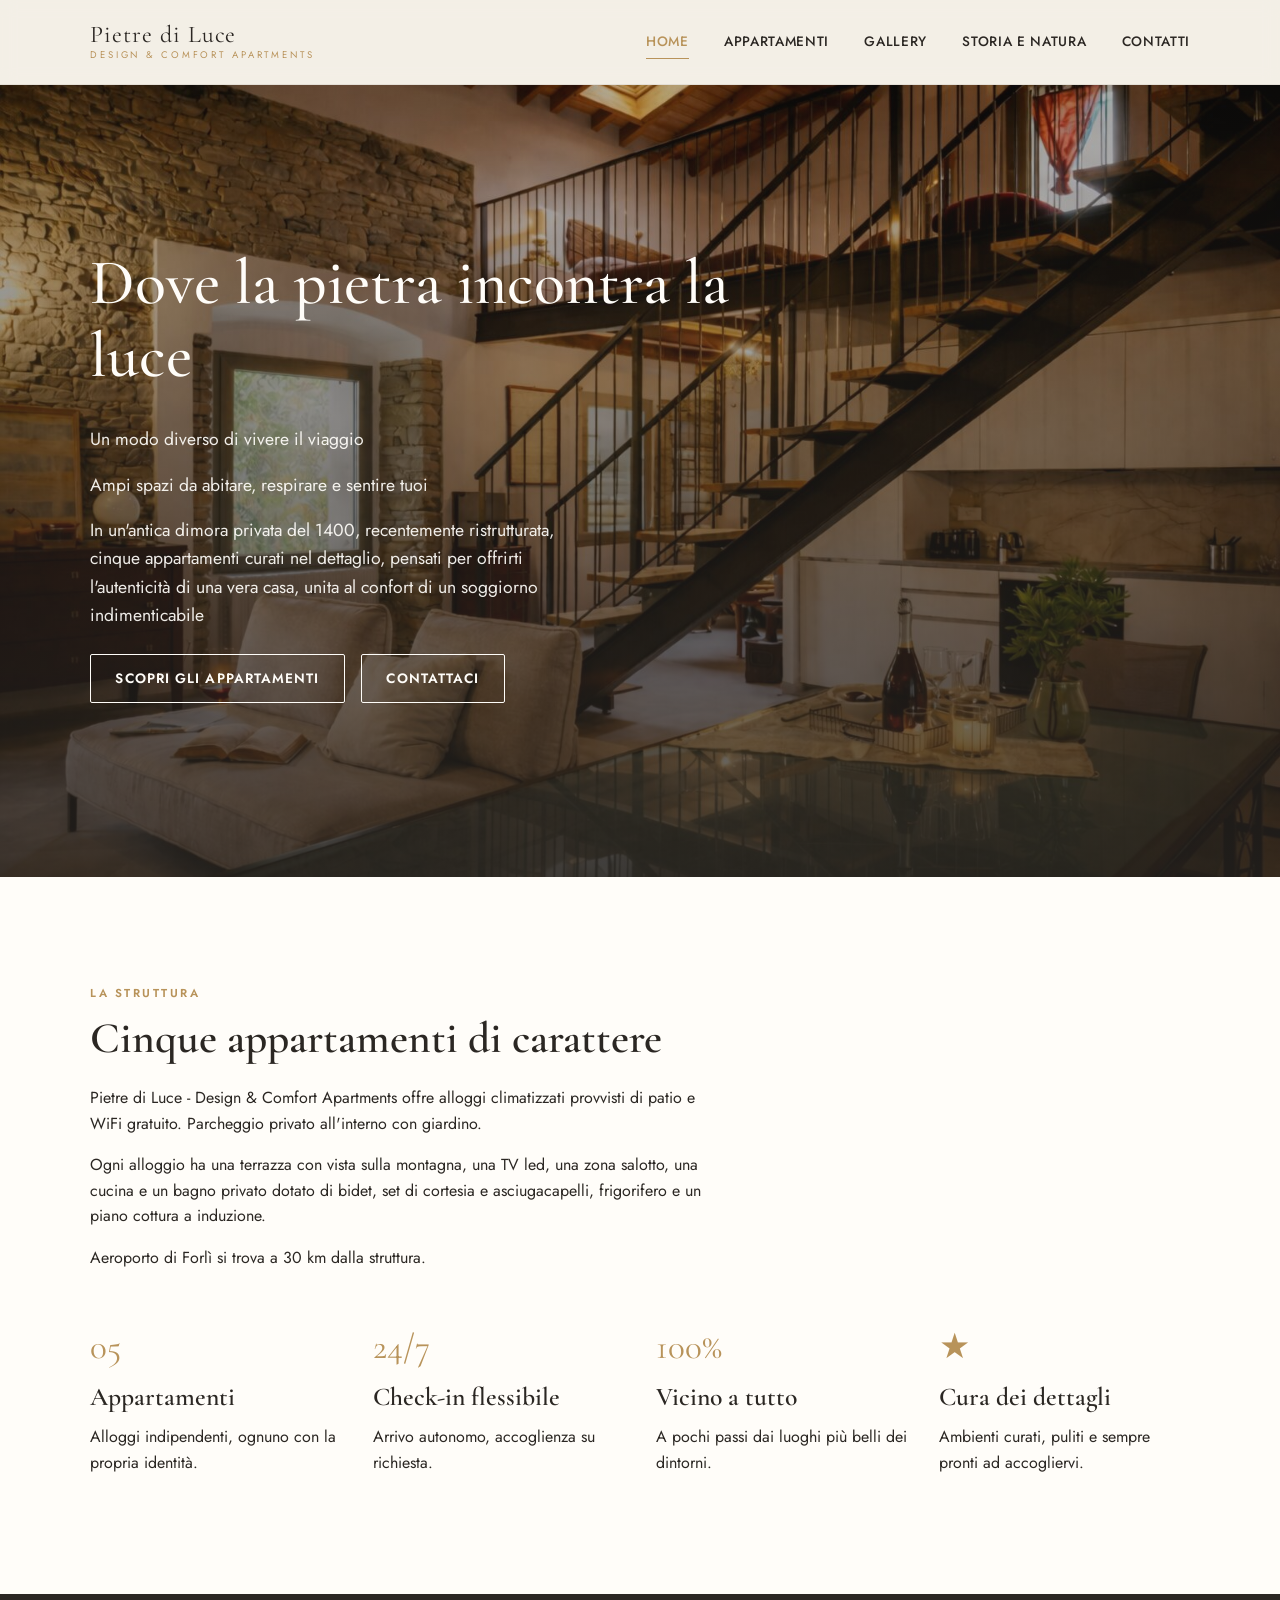
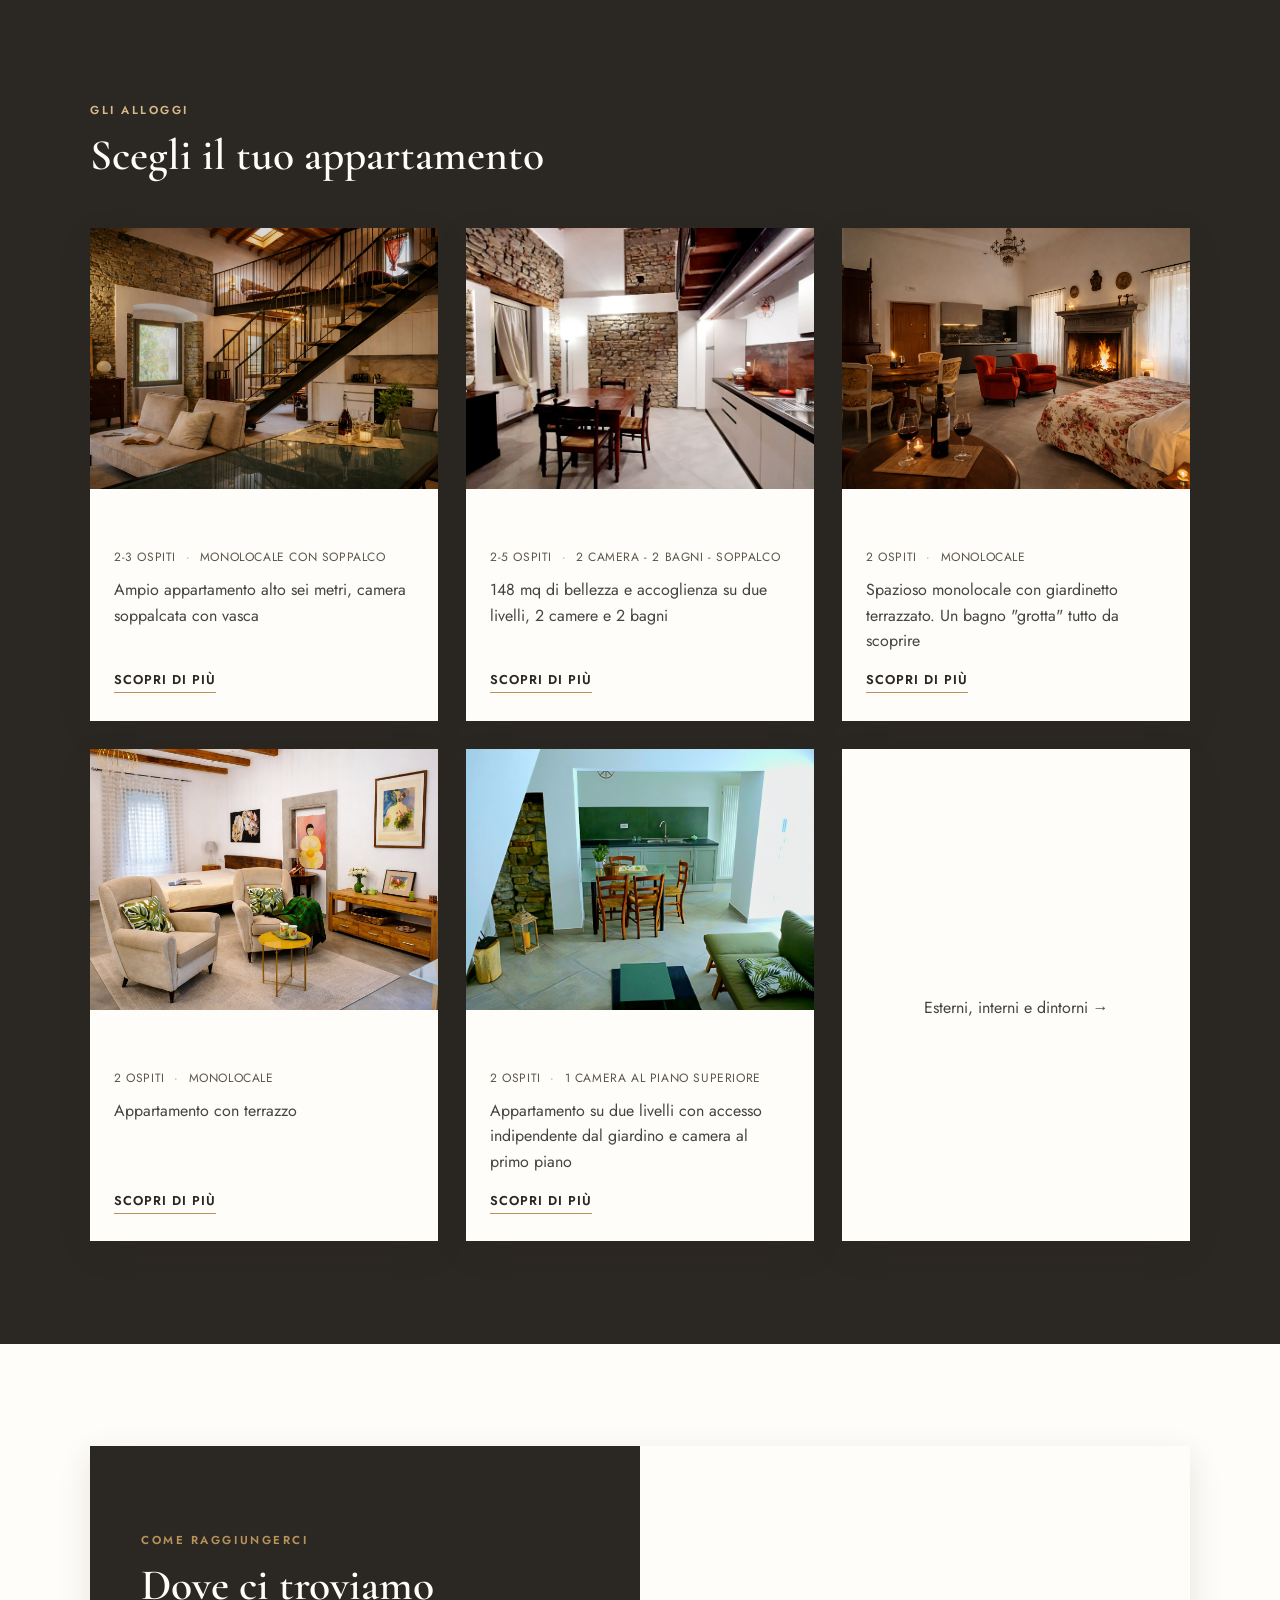
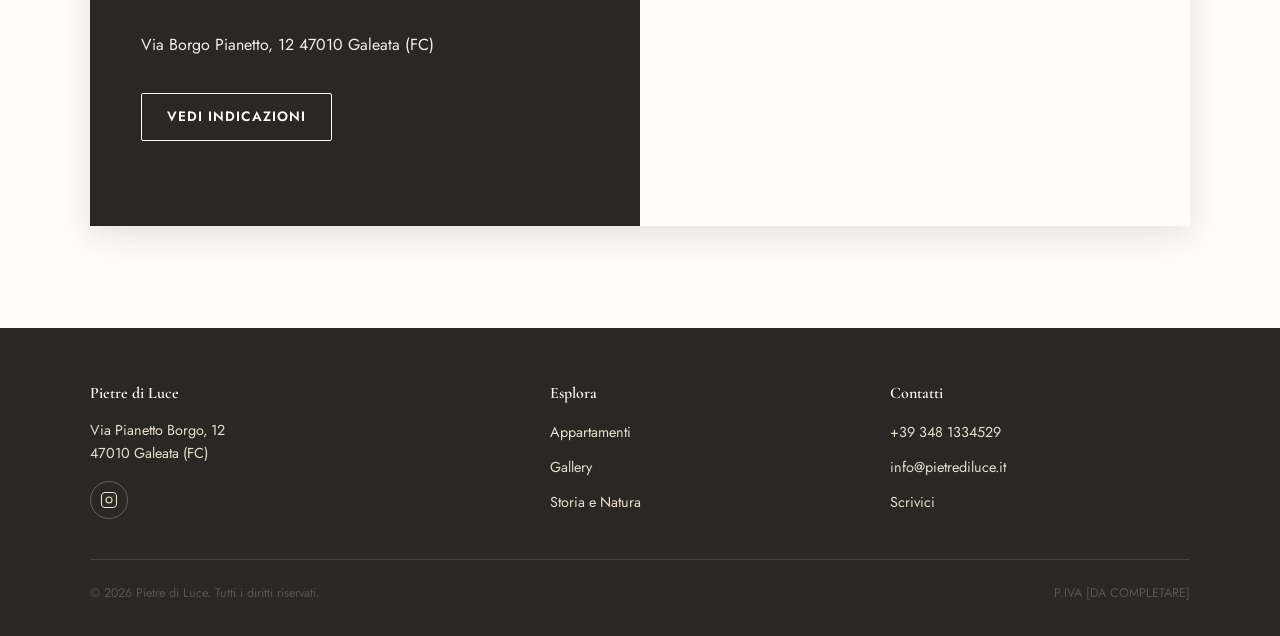
==== index.html @ 02cf2cfd "sito1" ====
<!DOCTYPE html>
<html lang="it">
<head>
<meta charset="UTF-8">
<meta name="viewport" content="width=device-width, initial-scale=1.0">
<title>Pietre di Luce | Appartamenti in affitto breve</title>
<meta name="description" content="Pietre di Luce — appartamenti in affitto breve immersi nella luce e nella pietra del territorio. Cinque alloggi curati, a due passi dai luoghi più belli dei dintorni.">
<link rel="preconnect" href="https://fonts.googleapis.com">
<link href="https://fonts.googleapis.com/css2?family=Cormorant+Garamond:wght@500;600;700&family=Jost:wght@400;500;600&display=swap" rel="stylesheet">
<link rel="stylesheet" href="css/style.css">
</head>
<body>

<header class="site-header">
  <div class="container">
    <a href="index.html" class="logo">Pietre di Luce<span>Design &amp; Comfort Apartments</span></a>
    <nav class="nav-principale">
      <a href="index.html" class="attivo">Home</a>
      <a href="appartamenti.html">Appartamenti</a>
      <a href="foto.html">Gallery</a>
      <!--<a href="video.html">Video</a>-->
      <a href="dintorni.html">Storia e Natura</a>
      <a href="contatti.html">Contatti</a>
    </nav>
    <button class="menu-toggle" aria-label="Apri menu"><span></span><span></span><span></span></button>
  </div>
</header>

<section class="hero">
  <div class="container">
    <div class="hero-testo">
      <span class="eyebrow"></span>
      <h1>Dove la pietra incontra la luce</h1>
	  <p class="intro">Un modo diverso di vivere il viaggio</p>
	  <p class="intro">Ampi spazi da abitare, respirare e sentire tuoi</p>
      <p class="intro">In un'antica dimora privata del 1400, recentemente ristrutturata, cinque appartamenti curati nel dettaglio, pensati per offrirti l'autenticità di una vera casa, unita al confort di un soggiorno indimenticabile</p>
      <div class="hero-azioni">
        <a href="appartamenti.html" class="btn btn-chiaro">Scopri gli appartamenti</a>
        <a href="contatti.html" class="btn btn-outline" style="border-color:#fffdf9; color:#fffdf9;">Contattaci</a>
      </div>
    </div>
  </div>
</section>

<section class="sezione-chiara">
  <div class="container">
    <div class="sezione-intro">
      <span class="eyebrow">La struttura</span>
      <h2>Cinque appartamenti di carattere</h2>
      <p>Pietre di Luce - Design & Comfort Apartments offre alloggi climatizzati provvisti di patio e WiFi gratuito. Parcheggio privato all'interno con giardino.</p>
	  <p>Ogni alloggio ha una terrazza con vista sulla montagna, una TV led, una zona salotto, una cucina e un bagno privato dotato di bidet, set di cortesia e asciugacapelli, frigorifero e un piano cottura a induzione.</p>
	  <p>Aeroporto di Forlì si trova a 30 km dalla struttura.</p>
    </div>

    <div class="griglia-servizi">
      <div class="servizio">
        <span class="numero">05</span>
        <h3>Appartamenti</h3>
        <p>Alloggi indipendenti, ognuno con la propria identità.</p>
      </div>
      <div class="servizio">
        <span class="numero">24/7</span>
        <h3>Check-in flessibile</h3>
        <p>Arrivo autonomo, accoglienza su richiesta.</p>
      </div>
      <div class="servizio">
        <span class="numero">100%</span>
        <h3>Vicino a tutto</h3>
        <p>A pochi passi dai luoghi più belli dei dintorni.</p>
      </div>
      <div class="servizio">
        <span class="numero">★</span>
        <h3>Cura dei dettagli</h3>
        <p>Ambienti curati, puliti e sempre pronti ad accogliervi.</p>
      </div>
    </div>
  </div>
</section>

<section class="sezione-scura">
  <div class="container">
    <div class="sezione-intro">
      <span class="eyebrow">Gli alloggi</span>
      <h2>Scegli il tuo appartamento</h2>
    </div>

    <div class="griglia-app">
      <div class="card-app">
        <a href="appartamento1.html" class="thumb"><img src="immagini/appartamento1/1.jpg" alt="Appartamento 1"></a>
        <div class="info">
          <h3>Appartamento 1</h3>
          <div class="tag-riga"><span>2-3 ospiti</span><span>Monolocale con soppalco</span></div>
          <p>Ampio appartamento alto sei metri, camera soppalcata con vasca</p>
          <a href="appartamento1.html" class="link-scopri">Scopri di più</a>
        </div>
      </div>
      <div class="card-app">
        <a href="appartamento2.html" class="thumb"><img src="immagini/appartamento2/1.jpg" alt="Appartamento 2"></a>
        <div class="info">
          <h3>Appartamento 2</h3>
          <div class="tag-riga"><span>2-5 ospiti</span><span>2 camera - 2 bagni - Soppalco</span></div>
          <p>148 mq di bellezza e accoglienza su due livelli, 2 camere e 2 bagni</p>
          <a href="appartamento2.html" class="link-scopri">Scopri di più</a>
        </div>
      </div>
      <div class="card-app">
        <a href="appartamento3.html" class="thumb"><img src="immagini/appartamento3/1.jpg" alt="Appartamento 3"></a>
        <div class="info">
          <h3>Appartamento 3</h3>
          <div class="tag-riga"><span>2 ospiti</span><span>Monolocale</span></div>
          <p>Spazioso monolocale con giardinetto terrazzato. Un bagno "grotta" tutto da scoprire</p>
          <a href="appartamento3.html" class="link-scopri">Scopri di più</a>
        </div>
      </div>
      <div class="card-app">
        <a href="appartamento4.html" class="thumb"><img src="immagini/appartamento4/1.jpg" alt="Appartamento 4"></a>
        <div class="info">
          <h3>Appartamento 4</h3>
          <div class="tag-riga"><span>2 ospiti</span><span>Monolocale</span></div>
          <p>Appartamento con terrazzo</p>
          <a href="appartamento4.html" class="link-scopri">Scopri di più</a>
        </div>
      </div>
      <div class="card-app">
        <a href="appartamento5.html" class="thumb"><img src="immagini/appartamento5/1.jpg" alt="Appartamento 5"></a>
        <div class="info">
          <h3>Appartamento 5</h3>
          <div class="tag-riga"><span>2 ospiti</span><span>1 camera al piano superiore</span></div>
          <p>Appartamento su due livelli con accesso indipendente dal giardino e camera al primo piano</p>
          <a href="appartamento5.html" class="link-scopri">Scopri di più</a>
        </div>
      </div>
      <div class="card-app" style="align-items:center; justify-content:center; display:flex;">
        <a href="foto.html" style="padding:2rem; text-align:center; color:#fffdf9;">
          <h3 style="color:#fffdf9;">Vedi tutte le foto</h3>
          <p style="color:#444;">Esterni, interni e dintorni →</p>
        </a>
      </div>
    </div>
  </div>
</section>

<section class="sezione-chiara">
  <div class="container">
    <div class="blocco-mappa">
      <div class="testo-mappa">
        <span class="eyebrow">Come raggiungerci</span>
        <h2>Dove ci troviamo</h2>
        <p>Via Borgo Pianetto, 12 47010 Galeata (FC)</p>
        <a href="contatti.html#mappa" class="btn btn-chiaro">Vedi indicazioni</a>
      </div>
      <iframe 
		src="https://www.google.com/maps?q=Italia&output=embed"
        allowfullscreen loading="lazy" referrerpolicy="no-referrer-when-downgrade"
        title="Mappa Pietre di Luce"></iframe>
    </div>
  </div>
</section>

<footer class="site-footer">
  <div class="container">
    <div class="footer-griglia">
      <div>
        <h4>Pietre di Luce</h4>
        <p>Via Pianetto Borgo, 12<br>47010 Galeata (FC)</p>
        <div class="footer-social">
          <a href="https://www.instagram.com/pietrediluce_apartments/" target="_blank" rel="noopener" aria-label="Instagram">
            <svg viewBox="0 0 24 24" fill="none" stroke="currentColor" stroke-width="1.5" style="width:18px;height:18px;"><rect x="2" y="2" width="20" height="20" rx="5"/><circle cx="12" cy="12" r="4"/><circle cx="17.5" cy="6.5" r="0.6" fill="currentColor" stroke="none"/></svg>
          </a>
        </div>
      </div>
      <div>
        <h4>Esplora</h4>
        <ul>
          <li><a href="appartamenti.html">Appartamenti</a></li>
          <li><a href="foto.html">Gallery</a></li>
          <!--<li><a href="video.html">Video</a></li>-->
          <li><a href="dintorni.html">Storia e Natura</a></li>
        </ul>
      </div>
      <div>
        <h4>Contatti</h4>
        <ul>
          <li><a href="tel:+39DACOMPLETARE">+39 348 1334529</a></li>
          <li><a href="mailto:info@pietrediluce.it">info@pietrediluce.it</a></li>
          <li><a href="contatti.html">Scrivici</a></li>
        </ul>
      </div>
    </div>
    <div class="footer-bottom">
      <span>© <span id="anno"></span> Pietre di Luce. Tutti i diritti riservati.</span>
      <span>P.IVA [DA COMPLETARE]</span>
    </div>
  </div>
</footer>

<script>document.getElementById('anno').textContent = new Date().getFullYear();</script>
<script src="js/script.js"></script>
</body>
</html>
---- css/style.css ----
/* =========================================================
   PIETRE DI LUCE — foglio di stile principale
   Palette: pietra chiara, tortora, oro caldo (luce)
   ========================================================= */

:root {
  --pietra-chiara: #f3efe7;
  --pietra-media: #e6ddcd;
  --pietra-scura: #2b2723;
  --tortora: #5b564c;
  --oro: #b8935a;
  --oro-chiaro: #d8b98a;
  --bianco: #fffdf9;
  --ombra: 0 10px 30px rgba(43, 39, 35, 0.12);

  --font-display: 'Cormorant Garamond', 'Georgia', serif;
  --font-corpo: 'Jost', 'Helvetica Neue', Arial, sans-serif;

  --max-width: 1180px;
}

* {
  box-sizing: border-box;
}

html {
  scroll-behavior: smooth;
}

body {
  margin: 0;
  background: var(--pietra-chiara);
  color: var(--pietra-scura);
  font-family: var(--font-corpo);
  font-size: 16px;
  line-height: 1.6;
  -webkit-font-smoothing: antialiased;
}

img {
  max-width: 100%;
  display: block;
}

a {
  color: inherit;
  text-decoration: none;
}

h1, h2, h3, h4 {
  font-family: var(--font-display);
  font-weight: 600;
  line-height: 1.15;
  margin: 0 0 .5em;
  color: var(--pietra-scura);
}

h1 { font-size: clamp(2.4rem, 5vw, 4.2rem); font-weight: 500; }
h2 { font-size: clamp(1.9rem, 3.4vw, 2.8rem); }
h3 { font-size: clamp(1.3rem, 2vw, 1.6rem); }

p { margin: 0 0 1em; }

.container {
  max-width: var(--max-width);
  margin: 0 auto;
  padding: 0 clamp(1.25rem, 4vw, 2.5rem);
}

.eyebrow {
  display: inline-block;
  text-transform: uppercase;
  letter-spacing: .22em;
  font-size: .72rem;
  color: var(--oro);
  margin-bottom: .9em;
  font-weight: 600;
}

.btn {
  display: inline-flex;
  align-items: center;
  gap: .5em;
  padding: .9em 1.8em;
  border-radius: 2px;
  font-size: .85rem;
  letter-spacing: .08em;
  text-transform: uppercase;
  font-weight: 600;
  transition: all .25s ease;
  border: 1px solid var(--pietra-scura);
  cursor: pointer;
}

.btn-primario {
  background: var(--pietra-scura);
  color: var(--bianco);
}
.btn-primario:hover { background: var(--oro); border-color: var(--oro); }

.btn-outline {
  background: transparent;
  color: var(--pietra-scura);
}
.btn-outline:hover { background: var(--pietra-scura); color: var(--bianco); }

.btn-chiaro {
  border-color: var(--bianco);
  color: var(--bianco);
}
.btn-chiaro:hover { background: var(--bianco); color: var(--pietra-scura); }

/* ---------- HEADER ---------- */

.site-header {
  position: sticky;
  top: 0;
  z-index: 100;
  background: rgba(243, 239, 231, 0.92);
  backdrop-filter: blur(8px);
  border-bottom: 1px solid rgba(43, 39, 35, 0.08);
}

.site-header .container {
  position: relative;
  display: flex;
  align-items: center;
  justify-content: space-between;
  height: 84px;
}

.logo {
  font-family: var(--font-display);
  font-size: 1.5rem;
  letter-spacing: .04em;
  display: flex;
  flex-direction: column;
  line-height: 1;
}
.logo span {
  font-family: var(--font-corpo);
  font-size: .6rem;
  letter-spacing: .3em;
  text-transform: uppercase;
  color: var(--oro);
  margin-top: .4em;
}

.nav-principale {
  display: flex;
  align-items: center;
  gap: 2.2rem;
}

.nav-principale a {
  font-size: .85rem;
  letter-spacing: .05em;
  text-transform: uppercase;
  font-weight: 500;
  position: relative;
  padding: .3em 0;
}

.nav-principale a::after {
  content: '';
  position: absolute;
  left: 0; right: 0; bottom: -2px;
  height: 1px;
  background: var(--oro);
  transform: scaleX(0);
  transform-origin: right;
  transition: transform .25s ease;
}
.nav-principale a:hover::after,
.nav-principale a.attivo::after {
  transform: scaleX(1);
  transform-origin: left;
}

.nav-principale a.attivo { color: var(--oro); }

.menu-toggle {
  display: none;
  flex-direction: column;
  gap: 5px;
  background: none;
  border: none;
  cursor: pointer;
  padding: .5em;
}
.menu-toggle span {
  width: 26px;
  height: 2px;
  background: var(--pietra-scura);
  transition: all .25s ease;
}

/* ---------- HERO ---------- */

.hero {
  position: relative;
  min-height: 88vh;
  display: flex;
  align-items: flex-end;
  color: var(--bianco);
  background: linear-gradient(180deg, rgba(43,39,35,.25), rgba(43,39,35,.75)),
              url('../immagini/logo/copertina.jpg') center/cover no-repeat;
  background-color: var(--tortora);
}

.hero .container {
  padding-bottom: 4.5rem;
  width: 100%;
}

.hero-testo { max-width: 640px; }

.hero h1 {
  color: var(--bianco);
}

.hero p.intro {
  font-size: 1.1rem;
  max-width: 480px;
  opacity: .92;
}

.hero-azioni {
  display: flex;
  gap: 1rem;
  margin-top: 1.6rem;
  flex-wrap: wrap;
}

/* ---------- SEZIONI GENERICHE ---------- */

section { padding: clamp(3.5rem, 8vw, 6.5rem) 0; }

.sezione-intro {
  max-width: 640px;
  margin-bottom: 3rem;
}

.sezione-chiara { background: var(--bianco); }
.sezione-scura {
  background: var(--pietra-scura);
  color: var(--pietra-chiara);
}
.sezione-scura h2, .sezione-scura h3 { color: var(--bianco); }
.sezione-scura .eyebrow { color: var(--oro-chiaro); }

/* ---------- GRIGLIA APPARTAMENTI (home) ---------- */

.griglia-app {
  display: grid;
  grid-template-columns: repeat(3, 1fr);
  gap: 1.75rem;
}

.card-app {
  background: var(--bianco);
  box-shadow: var(--ombra);
  overflow: hidden;
  display: flex;
  flex-direction: column;
  transition: transform .3s ease;
}
.card-app:hover { transform: translateY(-6px); }

.card-app .thumb {
  aspect-ratio: 4/3;
  overflow: hidden;
  background: var(--pietra-media);
}
.card-app .thumb img {
  width: 100%; height: 100%; object-fit: cover;
  transition: transform .5s ease;
}
.card-app:hover .thumb img { transform: scale(1.06); }

.card-app .info p {
    color: #444;
}

.card-app .info { padding: 1.4rem 1.5rem 1.7rem; flex: 1; display: flex; flex-direction: column; }
.card-app .info h3 { margin-bottom: .3em; }
.card-app .tag-riga {
  display: flex; gap: .6rem; flex-wrap: wrap;
  font-size: .75rem; text-transform: uppercase; letter-spacing: .05em;
  color: var(--tortora); margin-bottom: .8em;
}
.card-app .tag-riga span::after { content: '·'; margin-left: .6rem; color: var(--oro); }
.card-app .tag-riga span:last-child::after { content: ''; }
.card-app .link-scopri {
  margin-top: auto;
  font-size: .8rem; text-transform: uppercase; letter-spacing: .08em; font-weight: 600;
  color: var(--pietra-scura); border-bottom: 1px solid var(--oro); padding-bottom: 2px; align-self: flex-start;
}

/* ---------- CARATTERISTICHE / SERVIZI ---------- */

.griglia-servizi {
  display: grid;
  grid-template-columns: repeat(4, 1fr);
  gap: 2rem;
}
.servizio { text-align: left; }
.servizio .numero {
  font-family: var(--font-display);
  font-size: 2.2rem;
  color: var(--oro);
  margin-bottom: .2em;
  display: block;
}

/* ---------- PAGINA APPARTAMENTO ---------- */

.scheda-app {
  display: grid;
  grid-template-columns: 1.1fr 1fr;
  gap: 3.5rem;
  align-items: start;
}
.scheda-app .galleria-principale img {
  width: 100%;
  aspect-ratio: 4/3;
  object-fit: cover;
  margin-bottom: .8rem;
}
.galleria-thumb {
  display: grid;
  grid-template-columns: repeat(4, 1fr);
  gap: .6rem;
}
.galleria-thumb img {
  aspect-ratio: 1/1;
  object-fit: cover;
  cursor: pointer;
  opacity: .85;
  transition: opacity .2s;
}
.galleria-thumb img:hover { opacity: 1; }

.lista-dotazioni {
  list-style: none;
  padding: 0;
  margin: 1.5rem 0;
  display: grid;
  grid-template-columns: 1fr 1fr;
  gap: .6rem 1rem;
}
.lista-dotazioni li {
  font-size: .92rem;
  padding-left: 1.3em;
  position: relative;
}
.lista-dotazioni li::before {
  content: '—';
  position: absolute; left: 0; color: var(--oro);
}

.blocco-appartamenti {
  border-top: 1px solid rgba(43,39,35,.1);
  margin-top: 4rem;
  padding-top: 3rem;
}

/* ---------- GALLERIA FOTO/VIDEO ---------- */

.tab-cartelle {
  display: flex;
  flex-wrap: wrap;
  gap: .6rem;
  margin-bottom: 2.5rem;
}
.tab-cartelle button {
  background: var(--bianco);
  border: 1px solid var(--pietra-media);
  padding: .6em 1.3em;
  font-size: .8rem;
  text-transform: uppercase;
  letter-spacing: .05em;
  cursor: pointer;
  transition: all .2s;
}
.tab-cartelle button.attivo,
.tab-cartelle button:hover {
  background: var(--pietra-scura);
  color: var(--bianco);
  border-color: var(--pietra-scura);
}

.griglia-foto {
  display: grid;
  grid-template-columns: repeat(4, 1fr);
  gap: .8rem;
}
.griglia-foto figure {
  margin: 0;
  aspect-ratio: 1/1;
  overflow: hidden;
  cursor: pointer;
}
.griglia-foto img {
  width: 100%; height: 100%; object-fit: cover;
  transition: transform .4s ease;
}
.griglia-foto figure:hover img { transform: scale(1.08); }

.cartella-video { display: none; }
.cartella-video.attiva { display: grid; }
.cartella-foto { display: none; }
.cartella-foto.attiva { display: grid; }

.griglia-video {
  display: grid;
  grid-template-columns: repeat(2, 1fr);
  gap: 1.5rem;
}
.riquadro-video {
  position: relative;
  aspect-ratio: 16/9;
  background: var(--pietra-scura);
  overflow: hidden;
}
.riquadro-video video {
  width: 100%; height: 100%; object-fit: cover;
}

/* lightbox */
.lightbox {
  position: fixed; inset: 0; background: rgba(20,18,16,.94);
  display: none; align-items: center; justify-content: center;
  z-index: 1000; padding: 2rem;
}
.lightbox.aperta { display: flex; }
.lightbox img { max-width: 92vw; max-height: 86vh; object-fit: contain; }
.lightbox-chiudi {
  position: absolute; top: 1.5rem; right: 1.8rem;
  color: var(--bianco); font-size: 2rem; background: none; border: none; cursor: pointer;
  line-height: 1;
}

/* ---------- MAPPA / DINTORNI ---------- */

.blocco-mappa {
  display: grid;
  grid-template-columns: 1fr 1fr;
  gap: 0;
  box-shadow: var(--ombra);
}
.blocco-mappa iframe {
  width: 100%; height: 100%; min-height: 380px; border: 0;
}
.blocco-mappa .testo-mappa {
  background: var(--pietra-scura);
  color: var(--pietra-chiara);
  padding: clamp(2rem, 4vw, 3.5rem);
  display: flex; flex-direction: column; justify-content: center;
}
.blocco-mappa .testo-mappa h2 { color: var(--bianco); }
.blocco-mappa .testo-mappa a.btn { margin-top: 1.2rem; align-self: flex-start; }

/* ---------- CONTATTI ---------- */

.griglia-contatti {
  display: grid;
  grid-template-columns: repeat(3, 1fr);
  gap: 2rem;
  text-align: center;
}
.riquadro-contatto {
  background: var(--bianco);
  padding: 2.5rem 1.5rem;
  box-shadow: var(--ombra);
}
.riquadro-contatto .icona {
  width: 46px; height: 46px; margin: 0 auto 1rem;
  color: var(--oro);
}
.riquadro-contatto a, .riquadro-contatto p { font-size: 1rem; }
.riquadro-contatto .etichetta {
  text-transform: uppercase; letter-spacing: .08em; font-size: .72rem;
  color: var(--tortora); margin-bottom: .6em; display: block;
}

/* ---------- FOOTER ---------- */

.site-footer {
  background: var(--pietra-scura);
  color: var(--pietra-media);
  padding: 3.5rem 0 2rem;
}
.footer-griglia {
  display: grid;
  grid-template-columns: 1.4fr 1fr 1fr;
  gap: 2.5rem;
  margin-bottom: 2.5rem;
}
.footer-griglia h4 { color: var(--bianco); font-size: 1rem; margin-bottom: 1em; }
.footer-griglia a, .footer-griglia p { font-size: .9rem; color: var(--pietra-media); }
.footer-griglia ul { list-style: none; padding: 0; margin: 0; display: flex; flex-direction: column; gap: .6em; }
.footer-social {
  display: flex; gap: .9rem; margin-top: 1rem;
}
.footer-social a {
  width: 38px; height: 38px; border: 1px solid rgba(255,255,255,.25);
  display: flex; align-items: center; justify-content: center; border-radius: 50%;
  transition: all .2s;
}
.footer-social a:hover { background: var(--oro); border-color: var(--oro); }
.footer-bottom {
  border-top: 1px solid rgba(255,255,255,.12);
  padding-top: 1.5rem;
  font-size: .78rem;
  color: var(--tortora);
  display: flex; justify-content: space-between; flex-wrap: wrap; gap: .5rem;
}

/* ---------- RESPONSIVE ---------- */

@media (max-width: 980px) {
  .griglia-app { grid-template-columns: repeat(2, 1fr); }
  .griglia-servizi { grid-template-columns: repeat(2, 1fr); }
  .scheda-app { grid-template-columns: 1fr; gap: 2rem; }
  .blocco-mappa { grid-template-columns: 1fr; }
  .blocco-mappa iframe { min-height: 320px; }
  .griglia-contatti { grid-template-columns: 1fr; }
  .footer-griglia { grid-template-columns: 1fr 1fr; }
}

@media (max-width: 760px) {
  .nav-principale {
    position: absolute;
    top: calc(100% + 12px);
    right: clamp(1.25rem, 4vw, 2.5rem);
    background: var(--bianco);
    flex-direction: column;
    align-items: stretch;
    min-width: 210px;
    padding: 1.1rem 0;
    gap: 0;
    box-shadow: var(--ombra);
    border-radius: 4px;
    transform-origin: top right;
    transform: scale(.96);
    opacity: 0;
    visibility: hidden;
    transition: transform .2s ease, opacity .2s ease, visibility .2s;
  }
  .nav-principale.aperto {
    transform: scale(1);
    opacity: 1;
    visibility: visible;
  }
  .nav-principale a {
    font-size: 1rem;
    padding: .75em 1.6em;
  }
  .nav-principale a::after { display: none; }
  .nav-principale a.attivo,
  .nav-principale a:hover {
    background: var(--pietra-chiara);
    color: var(--oro);
  }
  .menu-toggle {
    display: flex;
    position: relative;
    z-index: 101;
  }
  .menu-toggle.attivo span:nth-child(1) { transform: translateY(7px) rotate(45deg); }
  .menu-toggle.attivo span:nth-child(2) { opacity: 0; }
  .menu-toggle.attivo span:nth-child(3) { transform: translateY(-7px) rotate(-45deg); }

  .hero { min-height: 78vh; }
  .griglia-app { grid-template-columns: 1fr; }
  .griglia-servizi { grid-template-columns: 1fr 1fr; gap: 1.5rem; }
  .griglia-foto { grid-template-columns: repeat(2, 1fr); }
  .griglia-video { grid-template-columns: 1fr; }
  .footer-griglia { grid-template-columns: 1fr; gap: 1.8rem; }
  .lista-dotazioni { grid-template-columns: 1fr; }
}

@media (max-width: 480px) {
  .site-header .container { height: 70px; }
  .hero-azioni { flex-direction: column; align-items: stretch; }
  .hero-azioni .btn { justify-content: center; }
}
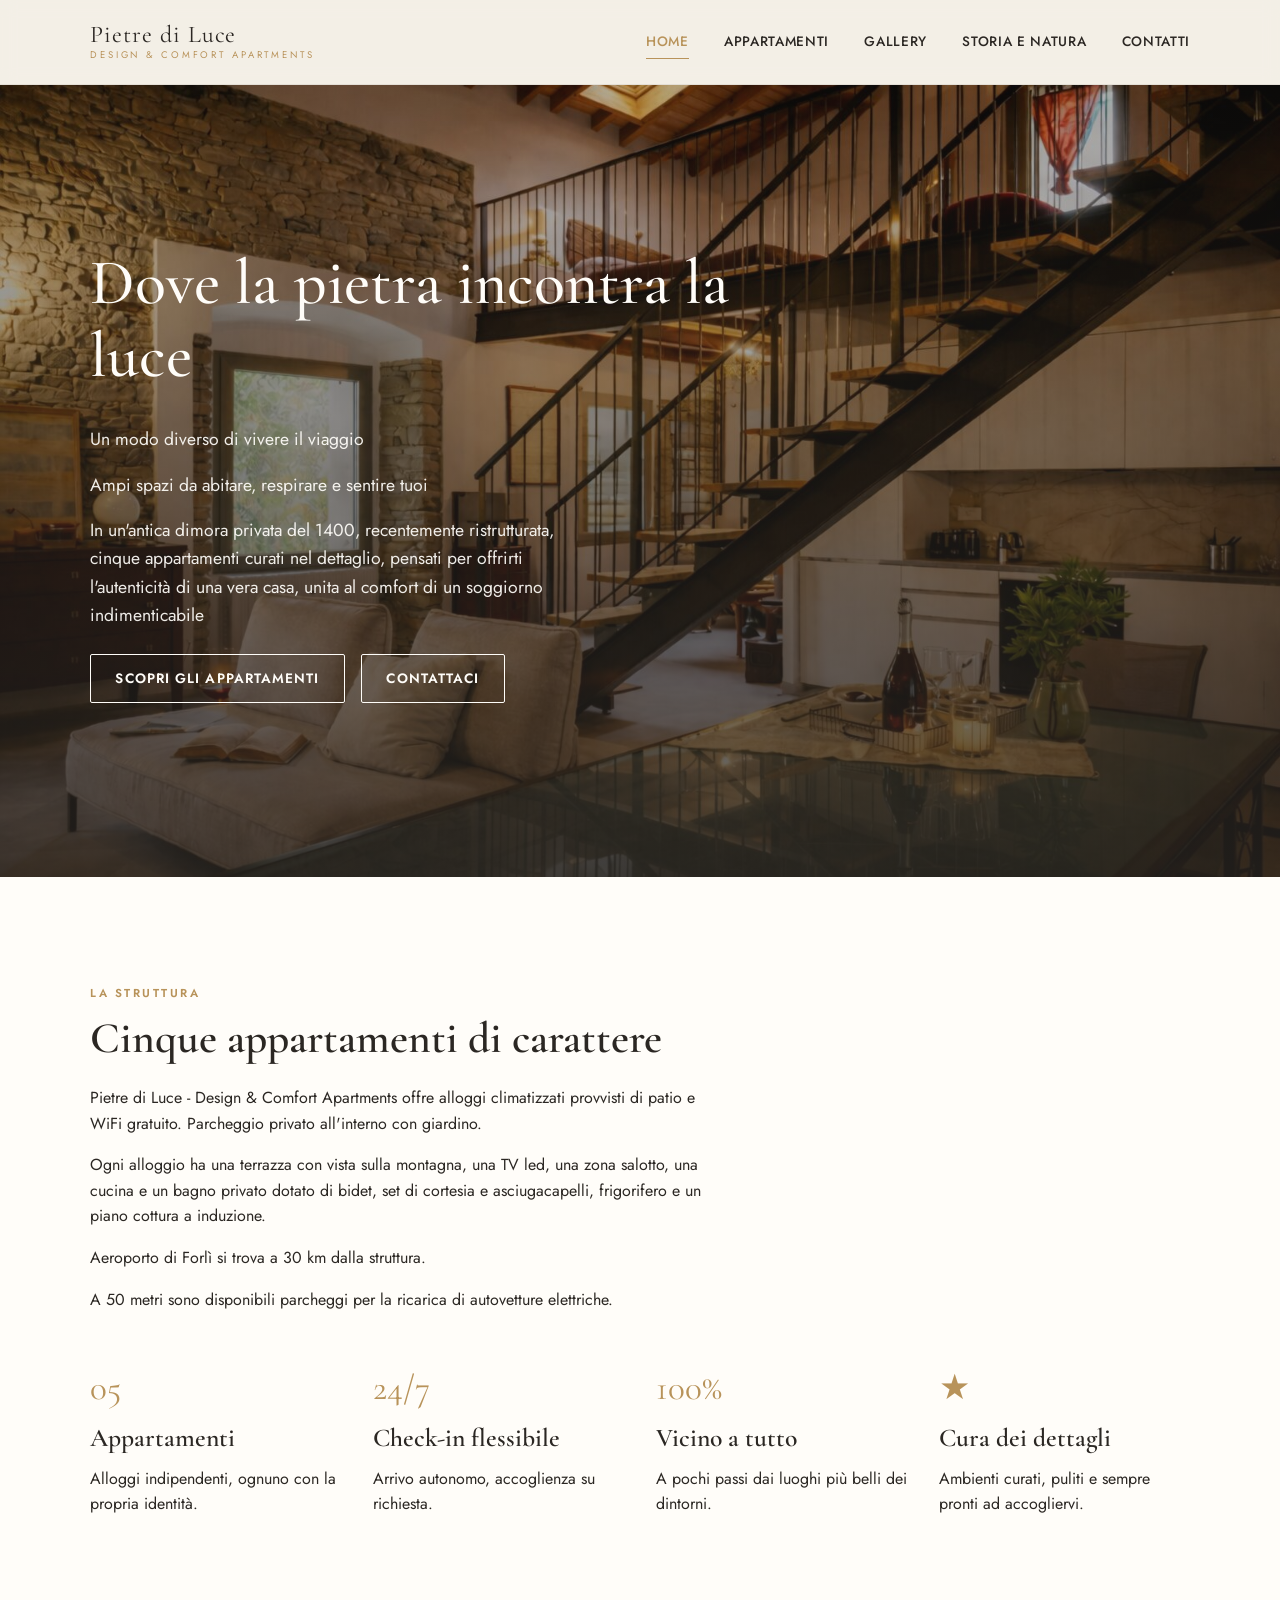
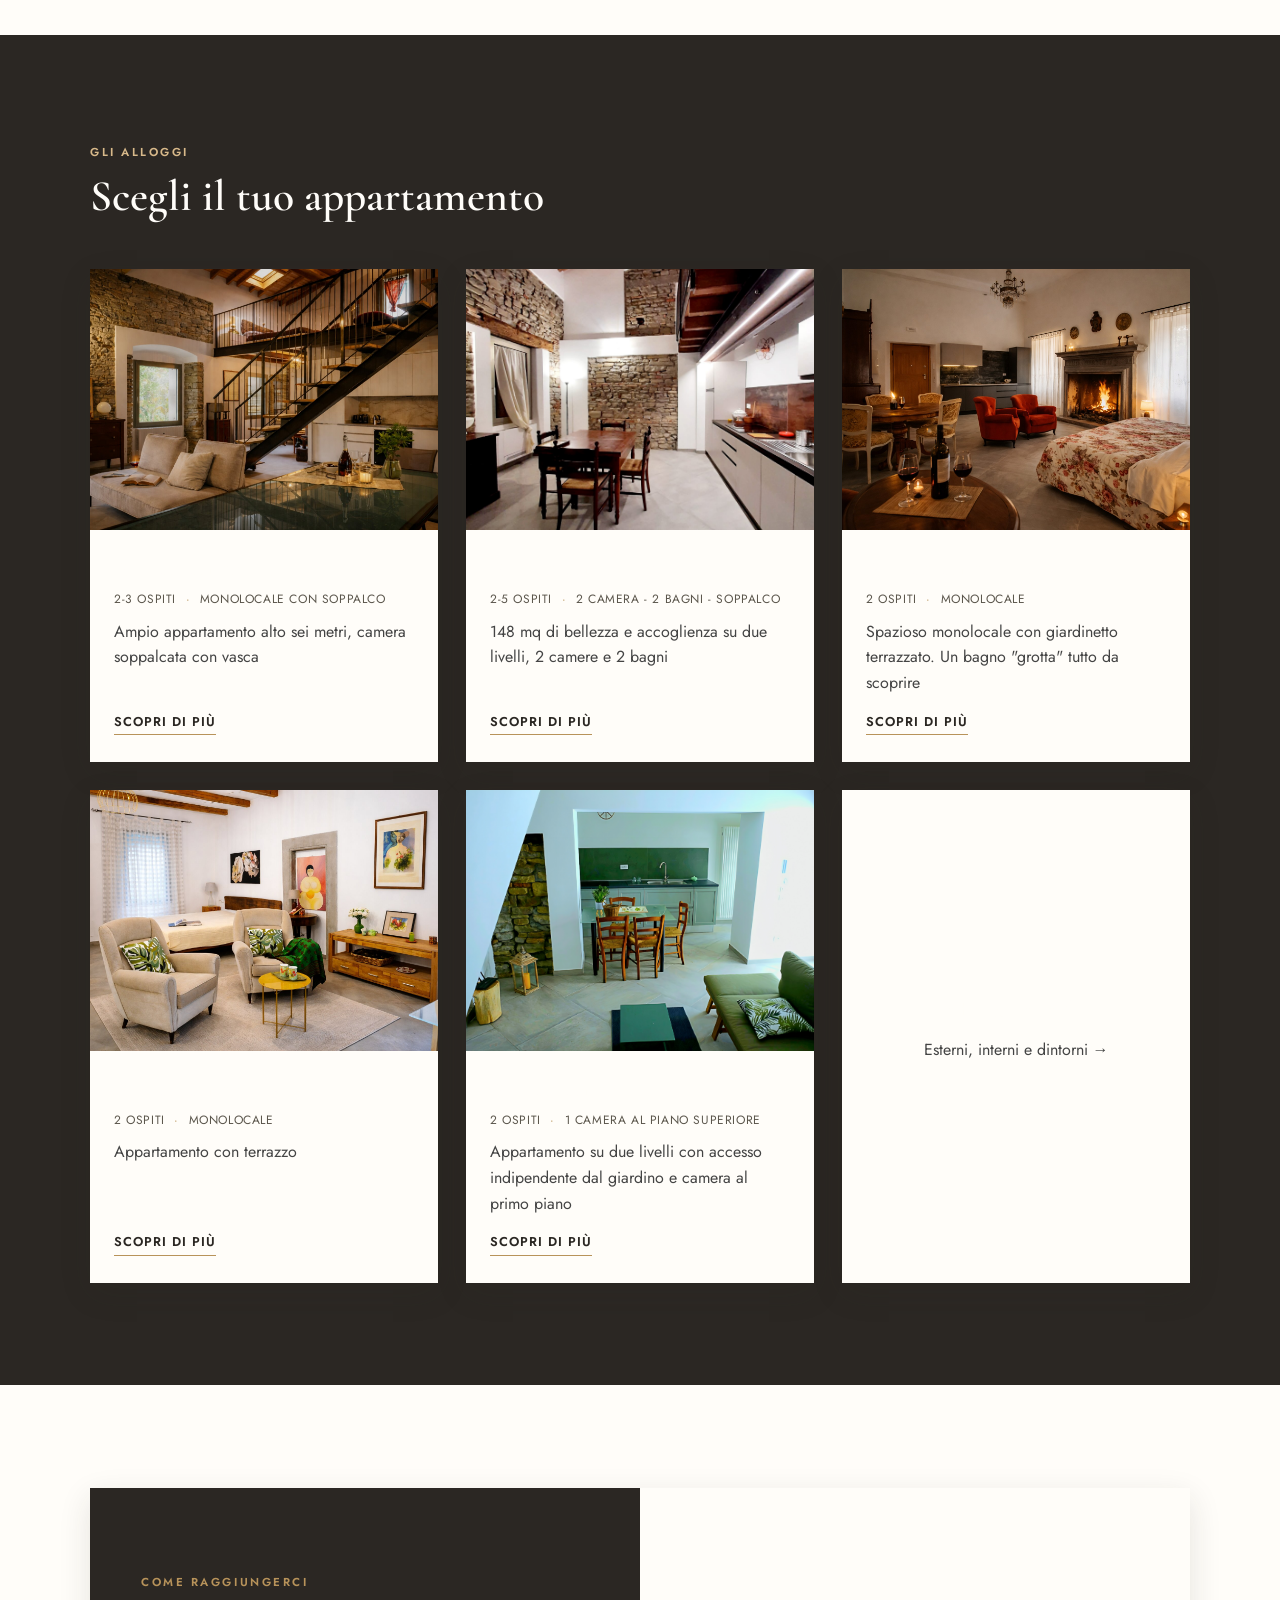
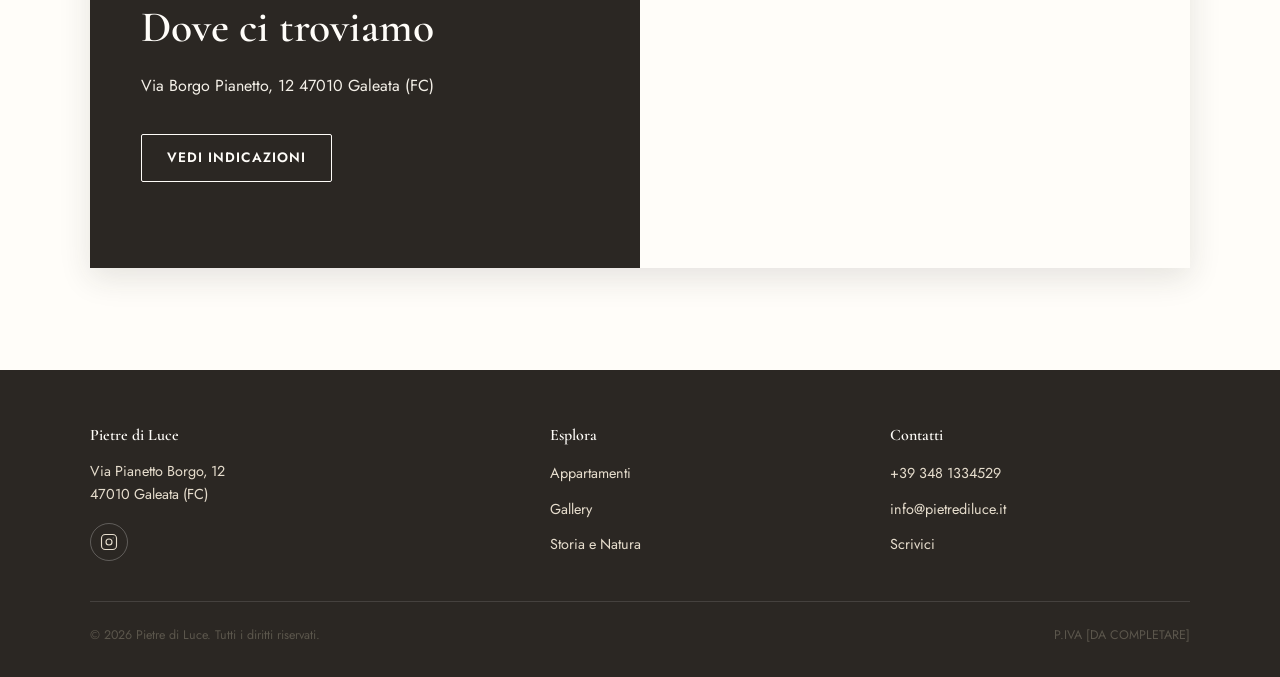
==== commit 6a7330ad: "Update index.html mod intro" ====
--- a/index.html
+++ b/index.html
@@ -33,7 +33,7 @@
       <h1>Dove la pietra incontra la luce</h1>
 	  <p class="intro">Un modo diverso di vivere il viaggio</p>
 	  <p class="intro">Ampi spazi da abitare, respirare e sentire tuoi</p>
-      <p class="intro">In un'antica dimora privata del 1400, recentemente ristrutturata, cinque appartamenti curati nel dettaglio, pensati per offrirti l'autenticità di una vera casa, unita al confort di un soggiorno indimenticabile</p>
+      <p class="intro">In un'antica dimora privata del 1400, recentemente ristrutturata, cinque appartamenti curati nel dettaglio, pensati per offrirti l'autenticità di una vera casa, unita al comfort di un soggiorno indimenticabile</p>
       <div class="hero-azioni">
         <a href="appartamenti.html" class="btn btn-chiaro">Scopri gli appartamenti</a>
         <a href="contatti.html" class="btn btn-outline" style="border-color:#fffdf9; color:#fffdf9;">Contattaci</a>
@@ -50,6 +50,7 @@
       <p>Pietre di Luce - Design & Comfort Apartments offre alloggi climatizzati provvisti di patio e WiFi gratuito. Parcheggio privato all'interno con giardino.</p>
 	  <p>Ogni alloggio ha una terrazza con vista sulla montagna, una TV led, una zona salotto, una cucina e un bagno privato dotato di bidet, set di cortesia e asciugacapelli, frigorifero e un piano cottura a induzione.</p>
 	  <p>Aeroporto di Forlì si trova a 30 km dalla struttura.</p>
+	  <p>A 50 metri sono disponibili parcheggi per la ricarica di autovetture elettriche.</p>
     </div>
 
     <div class="griglia-servizi">
